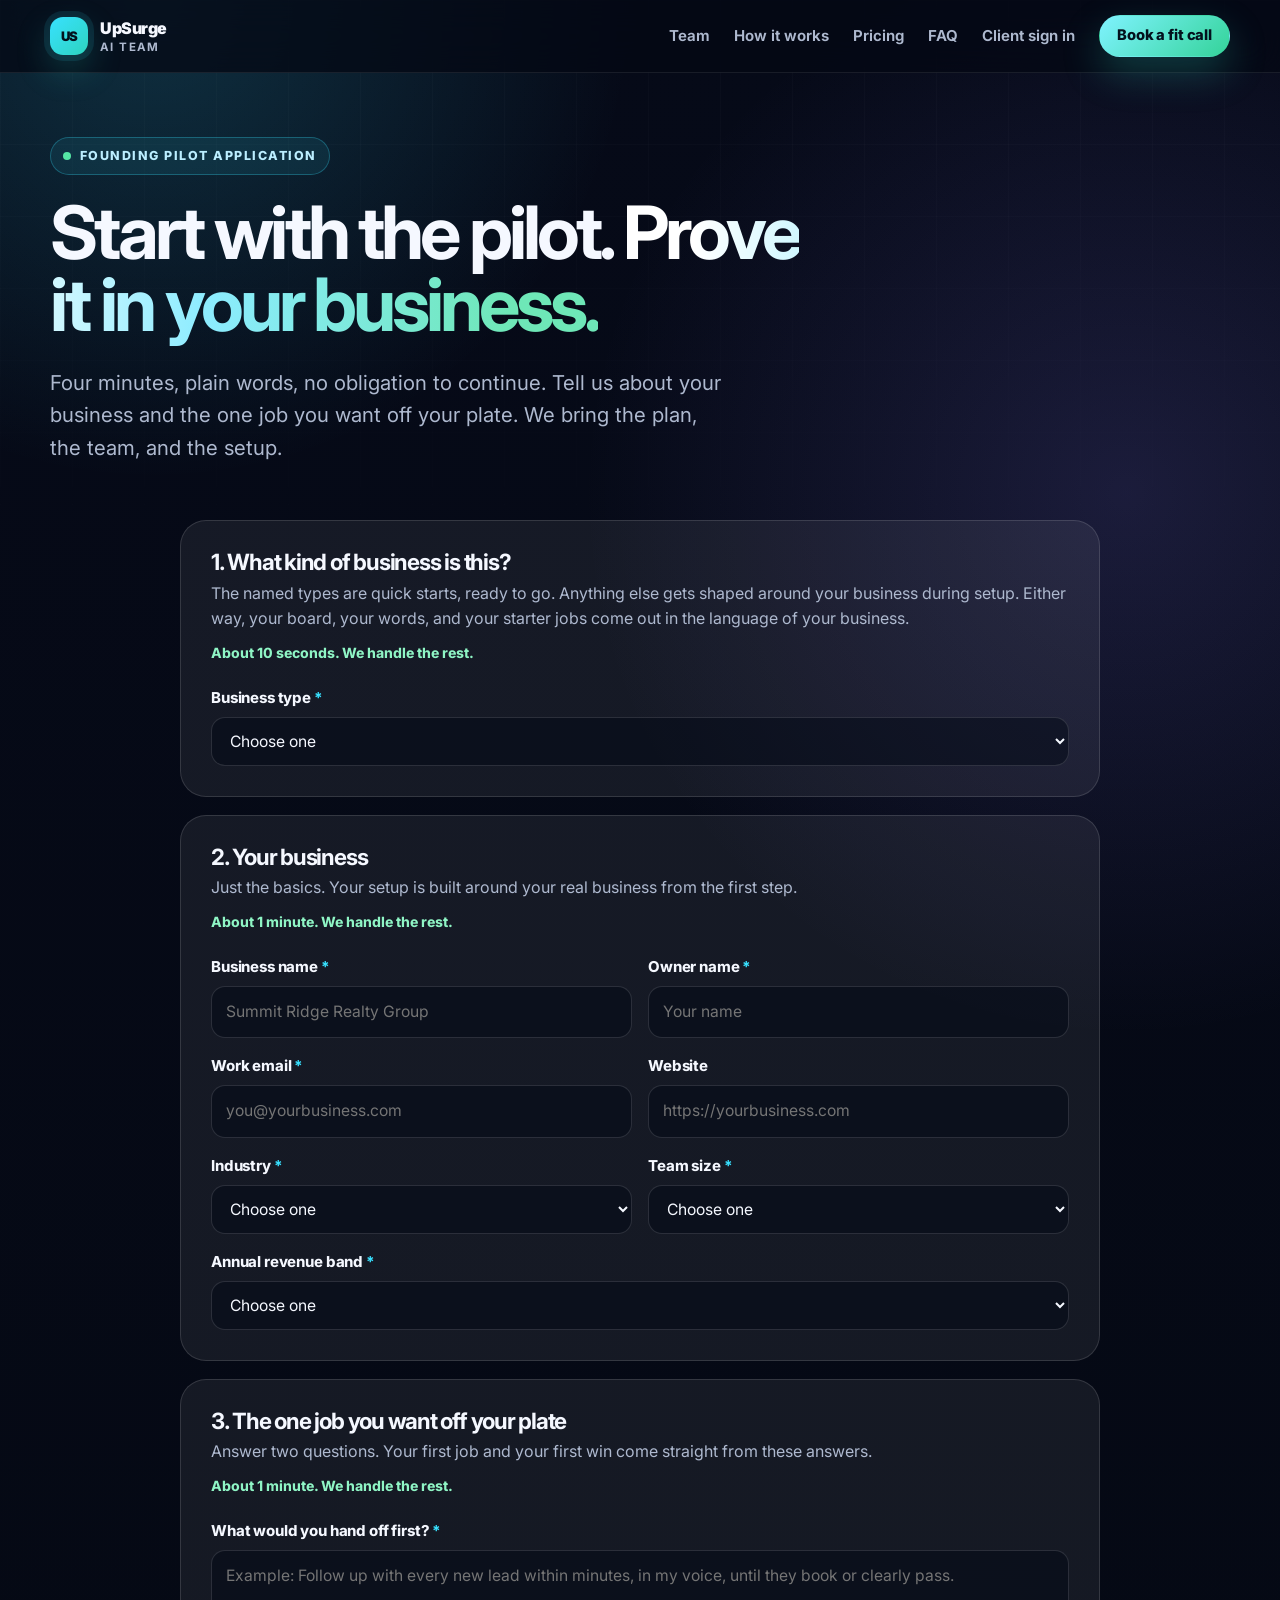
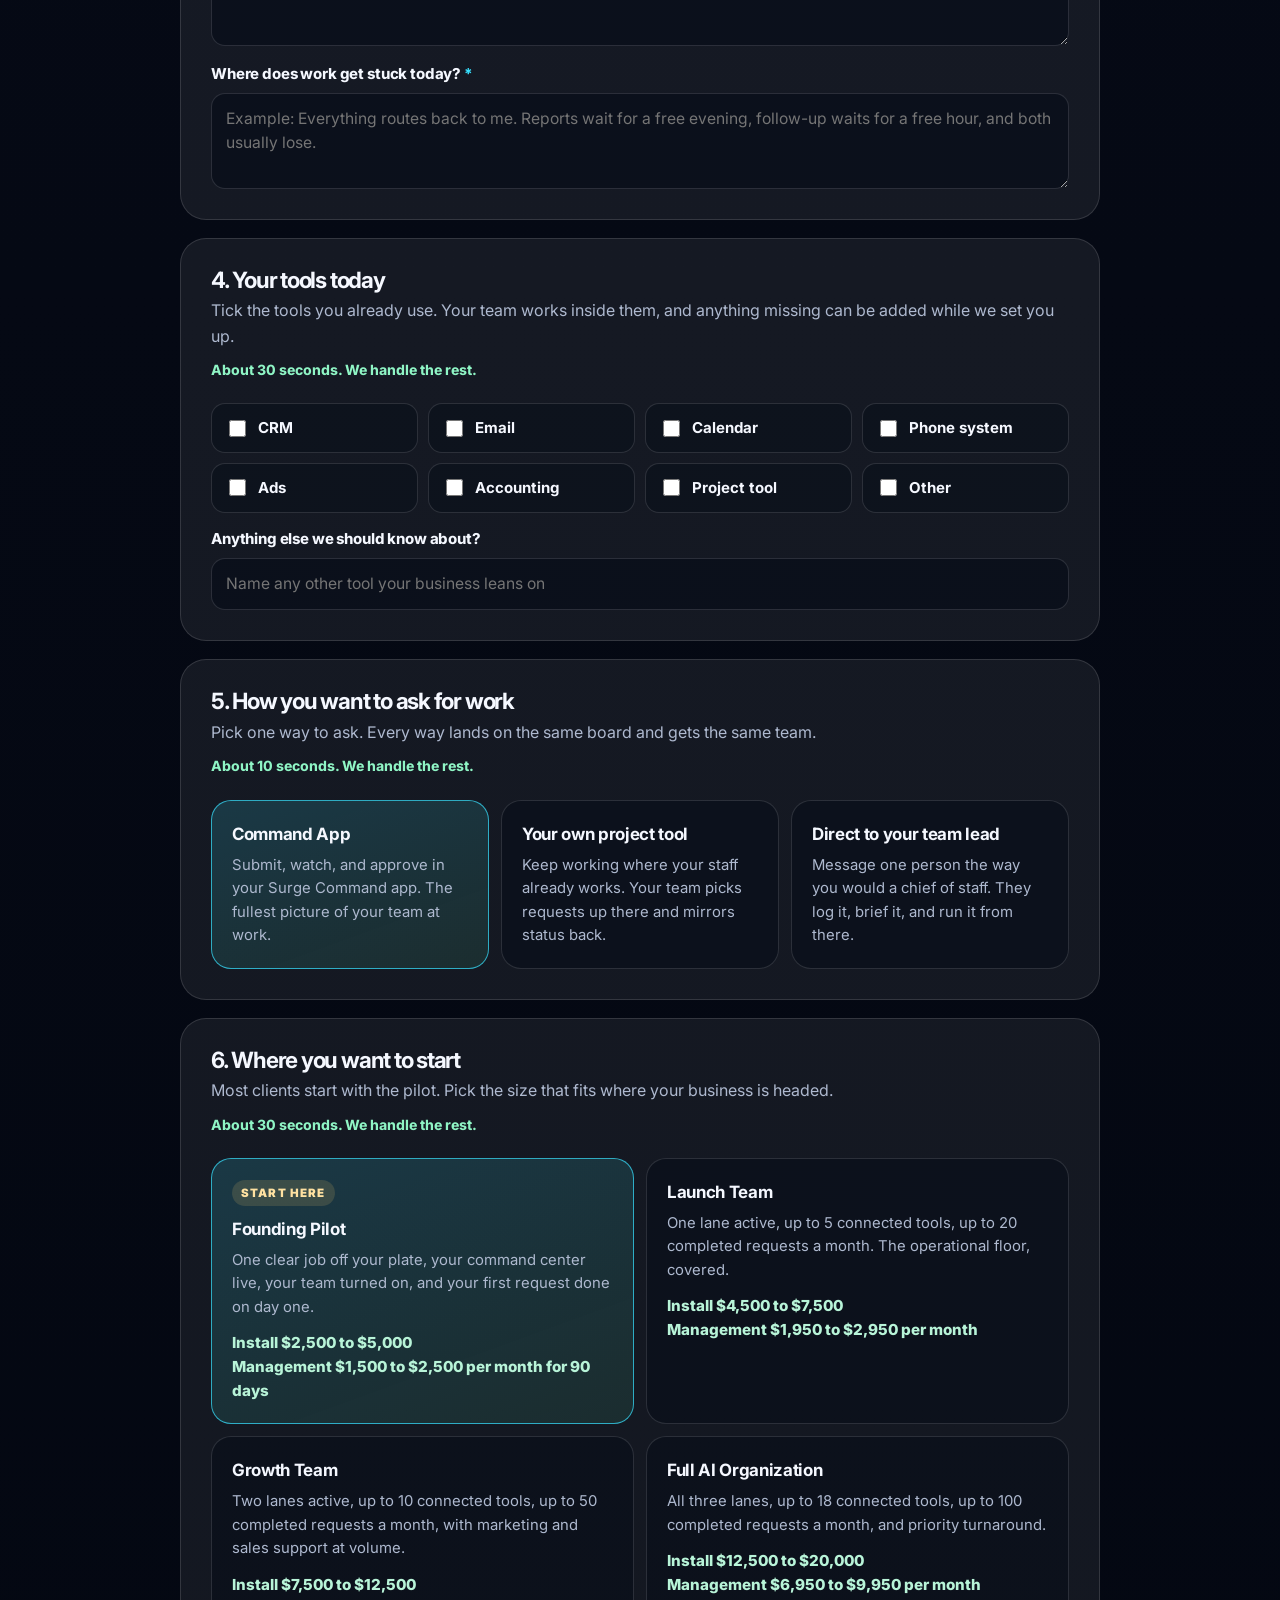
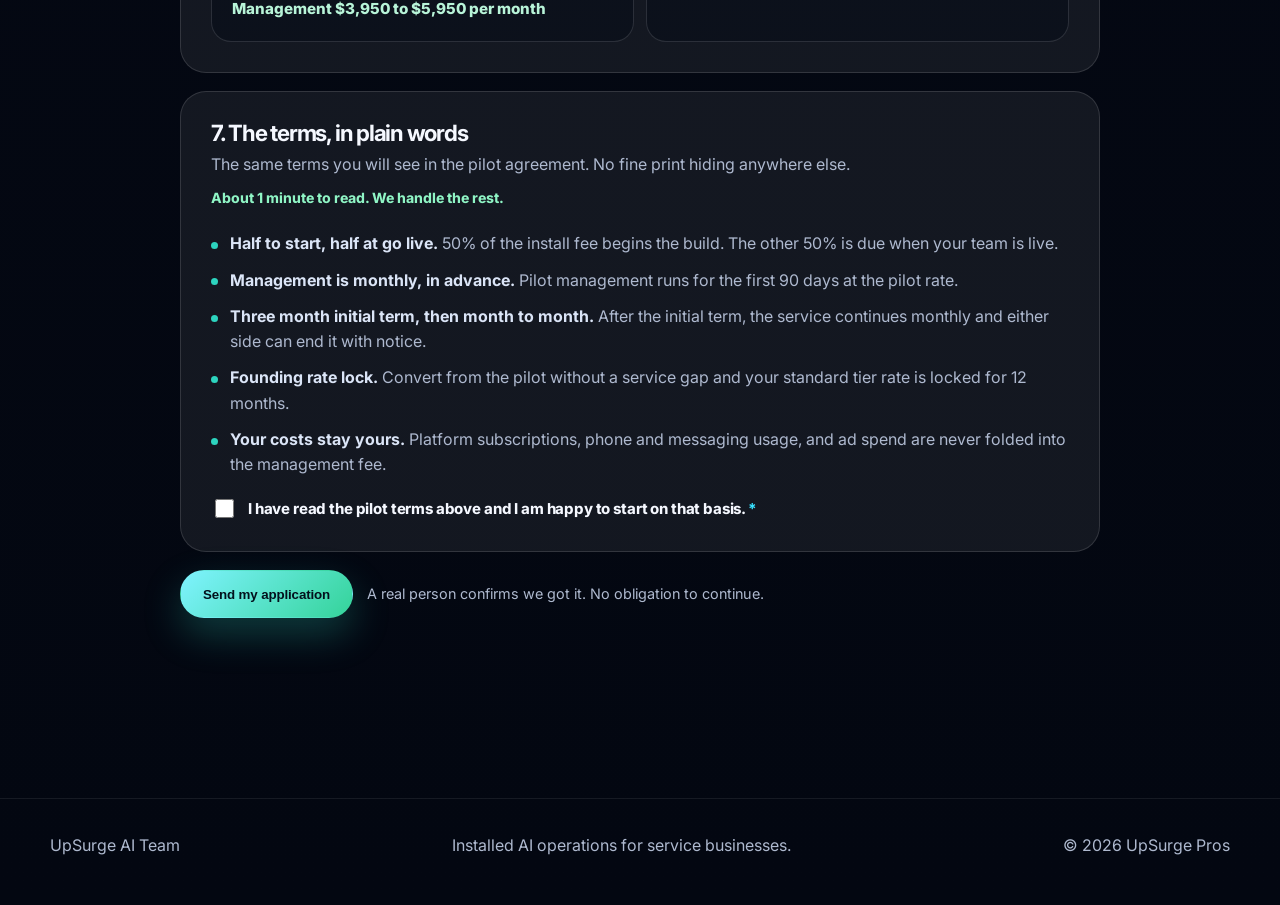
==== site/apply.html @ f007c1a2 "Add book and apply pages" ====
<!doctype html>
<html lang="en">
<head>
  <meta charset="utf-8">
  <meta name="viewport" content="width=device-width, initial-scale=1">
  <meta name="description" content="Apply for a founding pilot install of the UpSurge AI Team. Four minutes, plain language terms, and a clear picture of what happens next.">
  <title>Pilot Application | UpSurge AI Team</title>
  <link rel="preconnect" href="https://fonts.googleapis.com">
  <link rel="preconnect" href="https://fonts.gstatic.com" crossorigin>
  <link href="https://fonts.googleapis.com/css2?family=Inter:wght@400;500;600;700;800;900&display=swap" rel="stylesheet">
  <link rel="stylesheet" href="site.css">
  <style>
    .page-hero { padding: 64px 0 6px; }
    .page-hero h1 { font-size: clamp(2.6rem, 6vw, 4.6rem); max-width: 780px; margin-top: 22px; }
    .form-shell { max-width: 920px; margin: 40px auto 0; }
    .form-card {
      border: 1px solid var(--line);
      background: var(--panel);
      border-radius: var(--radius);
      padding: 30px;
      margin-bottom: 18px;
    }
    .form-card h3 { font-size: 1.4rem; margin-bottom: 8px; }
    .form-card .card-sub { color: var(--muted); margin: 0 0 10px; }
    .time-line { color: #8ff5c5; font-size: 0.88rem; font-weight: 750; margin: 0 0 22px; }
    .form-grid { display: grid; grid-template-columns: 1fr 1fr; gap: 16px; }
    .field { display: grid; gap: 7px; }
    .field.full { grid-column: 1 / -1; }
    .field label { font-weight: 750; font-size: 0.94rem; letter-spacing: -0.01em; }
    .field label .req { color: var(--cyan); }
    .field input[type="text"], .field input[type="email"], .field input[type="url"],
    .field select, .field textarea {
      width: 100%;
      border: 1px solid var(--line);
      background: rgba(3, 10, 22, 0.48);
      color: var(--text);
      border-radius: 14px;
      padding: 13px 14px;
      font: inherit;
      font-size: 0.98rem;
    }
    .field textarea { min-height: 96px; resize: vertical; }
    .field input:focus, .field select:focus, .field textarea:focus {
      outline: 2px solid rgba(56,225,255,0.55); outline-offset: 1px; border-color: rgba(56,225,255,0.5);
    }
    .field.invalid input, .field.invalid select, .field.invalid textarea { border-color: rgba(255, 120, 120, 0.75); }
    .field-error { display: none; color: #ffb4b4; font-size: 0.86rem; font-weight: 650; }
    .field.invalid .field-error { display: block; }
    .check-grid { display: grid; grid-template-columns: repeat(4, 1fr); gap: 10px; }
    .check-chip {
      display: flex; align-items: center; gap: 9px;
      border: 1px solid var(--line); border-radius: 14px; padding: 12px 13px;
      background: rgba(3, 10, 22, 0.4); font-weight: 700; font-size: 0.94rem; cursor: pointer;
    }
    .check-chip input { accent-color: var(--teal); width: 17px; height: 17px; }
    .choice-grid { display: grid; grid-template-columns: repeat(3, 1fr); gap: 12px; }
    .choice-grid.four { grid-template-columns: repeat(2, 1fr); }
    .choice {
      display: block; cursor: pointer; height: 100%;
      border: 1px solid var(--line); border-radius: 20px; padding: 20px;
      background: rgba(3, 10, 22, 0.44); transition: border-color 160ms ease, background 160ms ease;
    }
    .choice:hover { border-color: rgba(56,225,255,0.45); }
    .choice input { position: absolute; opacity: 0; pointer-events: none; }
    .choice:has(input:checked) {
      border-color: rgba(56,225,255,0.7);
      background: linear-gradient(160deg, rgba(56,225,255,0.16), rgba(85,230,165,0.1));
    }
    .choice:has(input:focus-visible) { outline: 2px solid rgba(56,225,255,0.55); outline-offset: 2px; }
    .choice strong { display: block; font-size: 1.06rem; letter-spacing: -0.02em; margin-bottom: 6px; }
    .choice p { color: var(--muted); margin: 0; font-size: 0.93rem; }
    .choice .choice-price { color: #b8f4d8; font-weight: 800; margin-top: 12px; font-size: 0.95rem; }
    .choice .choice-tag {
      display: inline-block; margin-bottom: 10px; padding: 4px 9px; border-radius: 999px;
      background: rgba(244,199,106,0.15); color: #ffe1a1; font-size: 0.72rem; font-weight: 900;
      letter-spacing: 0.1em; text-transform: uppercase;
    }
    .terms-list { list-style: none; padding: 0; margin: 0 0 20px; display: grid; gap: 11px; color: var(--muted); }
    .terms-list li { position: relative; padding-left: 19px; }
    .terms-list li::before { content: ""; position: absolute; left: 0; top: 0.68em; width: 7px; height: 7px; border-radius: 99px; background: var(--teal); }
    .terms-list strong { color: var(--soft); }
    .agree { display: flex; gap: 11px; align-items: flex-start; font-weight: 650; cursor: pointer; }
    .agree input { accent-color: var(--teal); width: 19px; height: 19px; margin-top: 2px; flex: 0 0 auto; }
    .error-summary {
      display: none; border: 1px solid rgba(255, 120, 120, 0.5); background: rgba(255, 90, 90, 0.09);
      color: #ffd7d7; border-radius: 18px; padding: 16px 18px; margin-bottom: 18px; font-weight: 650;
    }
    .error-summary.show { display: block; }
    .submit-row { display: flex; flex-wrap: wrap; gap: 14px; align-items: center; margin-top: 6px; }
    .submit-note { color: var(--muted); font-size: 0.9rem; margin: 0; }
    .success { display: none; max-width: 920px; margin: 40px auto 0; }
    .success.show { display: block; }
    .success-head {
      text-align: center; border: 1px solid rgba(85,230,165,0.35); border-radius: 30px;
      background: linear-gradient(180deg, rgba(85,230,165,0.1), rgba(255,255,255,0.045));
      padding: 38px 30px; box-shadow: var(--shadow);
    }
    .success-head h2 { font-size: clamp(2rem, 4.5vw, 3.2rem); }
    .success-head p { color: var(--muted); max-width: 620px; margin: 16px auto 0; }
    .next-steps { display: grid; gap: 12px; margin-top: 18px; }
    .next-step {
      display: grid; grid-template-columns: auto 1fr auto; gap: 16px; align-items: center;
      border: 1px solid var(--line); background: var(--panel); border-radius: 20px; padding: 20px 22px;
    }
    .next-step strong { display: block; font-size: 1.04rem; }
    .next-step p { color: var(--muted); margin: 3px 0 0; font-size: 0.95rem; }
    .next-step .timing { color: #b8f4d8; font-weight: 800; font-size: 0.88rem; white-space: nowrap; text-align: right; }
    @media (max-width: 900px) { .check-grid { grid-template-columns: 1fr 1fr; } .choice-grid, .choice-grid.four { grid-template-columns: 1fr; } }
    @media (max-width: 720px) { .form-grid { grid-template-columns: 1fr; } .next-step { grid-template-columns: auto 1fr; } .next-step .timing { grid-column: 2; text-align: left; } }
  </style>
</head>
<body>
  <header class="site-header">
    <div class="wrap nav">
      <a class="brand" href="index.html" aria-label="UpSurge AI Team home">
        <span class="brand-mark">US</span>
        <span>UpSurge <small>AI Team</small></span>
      </a>
      <nav class="nav-links" aria-label="Primary navigation">
        <a href="index.html#team">Team</a>
        <a href="index.html#how">How it works</a>
        <a href="index.html#pricing">Pricing</a>
        <a href="index.html#faq">FAQ</a>
        <a href="signin.html">Client sign in</a>
        <a class="button primary small" href="book.html">Book a fit call</a>
      </nav>
    </div>
  </header>

  <main>
    <div class="wrap page-hero">
      <span class="eyebrow"><span class="live-dot"></span> Founding pilot application</span>
      <h1>Start with the pilot. <span class="gradient">Prove it in your business.</span></h1>
      <p class="hero-copy">Four minutes, plain words, no obligation to continue. Tell us about your business and the one job you want off your plate. We bring the plan, the team, and the setup.</p>
    </div>

    <section style="padding-top:10px">
      <div class="wrap">
        <!-- Wiring contract: on submit, POST the form payload as JSON to /api/pilot-applications.
             The endpoint creates the prospect record and the install project, then returns
             { received: true }. Nothing is sent anywhere by this preview build. -->
        <form class="form-shell" id="applyForm" novalidate>
          <div class="error-summary" id="errorSummary" role="alert"></div>

          <div class="form-card">
            <h3>1. What kind of business is this?</h3>
            <p class="card-sub">The named types are quick starts, ready to go. Anything else gets shaped around your business during setup. Either way, your board, your words, and your starter jobs come out in the language of your business.</p>
            <p class="time-line">About 10 seconds. We handle the rest.</p>
            <div class="form-grid">
              <div class="field full">
                <label for="bizType">Business type <span class="req">*</span></label>
                <select id="bizType" name="bizType">
                  <option value="">Choose one</option>
                  <option value="real-estate">Real estate team</option>
                  <option value="insurance">Insurance agency</option>
                  <option value="dental">Dental practice</option>
                  <option value="education">School or education</option>
                  <option value="home-services">Home services</option>
                  <option value="other">Something else</option>
                </select>
                <span class="field-error">Pick the closest match. It shapes everything that gets set up for you.</span>
              </div>
              <div class="field full" id="bizTypeCustomField" style="display:none">
                <label for="bizTypeCustom">What kind of business is it? <span class="req">*</span></label>
                <input type="text" id="bizTypeCustom" name="bizTypeCustom" placeholder="In your own words: wedding photography, boat repair, dog training">
                <span class="field-error">Tell us in your own words. Two or three words is plenty, and your whole setup will use them.</span>
              </div>
            </div>
          </div>

          <div class="form-card">
            <h3>2. Your business</h3>
            <p class="card-sub">Just the basics. Your setup is built around your real business from the first step.</p>
            <p class="time-line">About 1 minute. We handle the rest.</p>
            <div class="form-grid">
              <div class="field">
                <label for="bizName">Business name <span class="req">*</span></label>
                <input type="text" id="bizName" name="bizName" autocomplete="organization" placeholder="Summit Ridge Realty Group">
                <span class="field-error">Please add your business name so we know what to call the install.</span>
              </div>
              <div class="field">
                <label for="ownerName">Owner name <span class="req">*</span></label>
                <input type="text" id="ownerName" name="ownerName" autocomplete="name" placeholder="Your name">
                <span class="field-error">Please add the owner or decision maker name.</span>
              </div>
              <div class="field">
                <label for="email">Work email <span class="req">*</span></label>
                <input type="email" id="email" name="email" autocomplete="email" placeholder="you@yourbusiness.com">
                <span class="field-error">That email does not look complete. Check it and try again.</span>
              </div>
              <div class="field">
                <label for="website">Website</label>
                <input type="url" id="website" name="website" placeholder="https://yourbusiness.com">
                <span class="field-error">That web address looks off. A full address works best.</span>
              </div>
              <div class="field">
                <label for="industry">Industry <span class="req">*</span></label>
                <select id="industry" name="industry">
                  <option value="">Choose one</option>
                  <option>Real estate</option>
                  <option>Insurance</option>
                  <option>Education</option>
                  <option>Home services</option>
                  <option>Professional services</option>
                  <option>Healthcare services</option>
                  <option>Other service business</option>
                </select>
                <span class="field-error">Pick the closest fit. It helps us bring in the right specialists first.</span>
              </div>
              <div class="field">
                <label for="teamSize">Team size <span class="req">*</span></label>
                <select id="teamSize" name="teamSize">
                  <option value="">Choose one</option>
                  <option>Just me</option>
                  <option>2 to 5</option>
                  <option>6 to 15</option>
                  <option>16 to 50</option>
                  <option>51 or more</option>
                </select>
                <span class="field-error">Choose your team size so capacity is sized honestly.</span>
              </div>
              <div class="field full">
                <label for="revenue">Annual revenue band <span class="req">*</span></label>
                <select id="revenue" name="revenue">
                  <option value="">Choose one</option>
                  <option>Under $250K</option>
                  <option>$250K to $750K</option>
                  <option>$750K to $2M</option>
                  <option>$2M to $5M</option>
                  <option>$5M to $20M</option>
                  <option>Over $20M</option>
                  <option>Prefer not to say</option>
                </select>
                <span class="field-error">A band is enough. It guides tier fit, nothing more.</span>
              </div>
            </div>
          </div>

          <div class="form-card">
            <h3>3. The one job you want off your plate</h3>
            <p class="card-sub">Answer two questions. Your first job and your first win come straight from these answers.</p>
            <p class="time-line">About 1 minute. We handle the rest.</p>
            <div class="form-grid">
              <div class="field full">
                <label for="handoff">What would you hand off first? <span class="req">*</span></label>
                <textarea id="handoff" name="handoff" placeholder="Example: Follow up with every new lead within minutes, in my voice, until they book or clearly pass."></textarea>
                <span class="field-error">Give us the first job in a sentence or two. It becomes your day one request.</span>
              </div>
              <div class="field full">
                <label for="stuck">Where does work get stuck today? <span class="req">*</span></label>
                <textarea id="stuck" name="stuck" placeholder="Example: Everything routes back to me. Reports wait for a free evening, follow-up waits for a free hour, and both usually lose."></textarea>
                <span class="field-error">Tell us where it piles up. That is what your setup is designed to take away.</span>
              </div>
            </div>
          </div>

          <div class="form-card">
            <h3>4. Your tools today</h3>
            <p class="card-sub">Tick the tools you already use. Your team works inside them, and anything missing can be added while we set you up.</p>
            <p class="time-line">About 30 seconds. We handle the rest.</p>
            <div class="check-grid" id="toolGrid">
              <label class="check-chip"><input type="checkbox" name="tools" value="CRM"> CRM</label>
              <label class="check-chip"><input type="checkbox" name="tools" value="Email"> Email</label>
              <label class="check-chip"><input type="checkbox" name="tools" value="Calendar"> Calendar</label>
              <label class="check-chip"><input type="checkbox" name="tools" value="Phone system"> Phone system</label>
              <label class="check-chip"><input type="checkbox" name="tools" value="Ads"> Ads</label>
              <label class="check-chip"><input type="checkbox" name="tools" value="Accounting"> Accounting</label>
              <label class="check-chip"><input type="checkbox" name="tools" value="Project tool"> Project tool</label>
              <label class="check-chip"><input type="checkbox" name="tools" value="Other" id="toolOther"> Other</label>
            </div>
            <div class="field full" style="margin-top:14px">
              <label for="otherTools">Anything else we should know about?</label>
              <input type="text" id="otherTools" name="otherTools" placeholder="Name any other tool your business leans on">
            </div>
          </div>

          <div class="form-card">
            <h3>5. How you want to ask for work</h3>
            <p class="card-sub">Pick one way to ask. Every way lands on the same board and gets the same team.</p>
            <p class="time-line">About 10 seconds. We handle the rest.</p>
            <div class="choice-grid" role="radiogroup" aria-label="Intake mode">
              <label class="choice">
                <input type="radio" name="intake" value="Command App" checked>
                <strong>Command App</strong>
                <p>Submit, watch, and approve in your Surge Command app. The fullest picture of your team at work.</p>
              </label>
              <label class="choice">
                <input type="radio" name="intake" value="Own project tool">
                <strong>Your own project tool</strong>
                <p>Keep working where your staff already works. Your team picks requests up there and mirrors status back.</p>
              </label>
              <label class="choice">
                <input type="radio" name="intake" value="Direct to team lead">
                <strong>Direct to your team lead</strong>
                <p>Message one person the way you would a chief of staff. They log it, brief it, and run it from there.</p>
              </label>
            </div>
          </div>

          <div class="form-card">
            <h3>6. Where you want to start</h3>
            <p class="card-sub">Most clients start with the pilot. Pick the size that fits where your business is headed.</p>
            <p class="time-line">About 30 seconds. We handle the rest.</p>
            <div class="choice-grid four" role="radiogroup" aria-label="Tier interest">
              <label class="choice">
                <input type="radio" name="tier" value="Pilot" checked>
                <span class="choice-tag">Start here</span>
                <strong>Founding Pilot</strong>
                <p>One clear job off your plate, your command center live, your team turned on, and your first request done on day one.</p>
                <p class="choice-price">Install $2,500 to $5,000<br>Management $1,500 to $2,500 per month for 90 days</p>
              </label>
              <label class="choice">
                <input type="radio" name="tier" value="Launch Team">
                <strong>Launch Team</strong>
                <p>One lane active, up to 5 connected tools, up to 20 completed requests a month. The operational floor, covered.</p>
                <p class="choice-price">Install $4,500 to $7,500<br>Management $1,950 to $2,950 per month</p>
              </label>
              <label class="choice">
                <input type="radio" name="tier" value="Growth Team">
                <strong>Growth Team</strong>
                <p>Two lanes active, up to 10 connected tools, up to 50 completed requests a month, with marketing and sales support at volume.</p>
                <p class="choice-price">Install $7,500 to $12,500<br>Management $3,950 to $5,950 per month</p>
              </label>
              <label class="choice">
                <input type="radio" name="tier" value="Full AI Organization">
                <strong>Full AI Organization</strong>
                <p>All three lanes, up to 18 connected tools, up to 100 completed requests a month, and priority turnaround.</p>
                <p class="choice-price">Install $12,500 to $20,000<br>Management $6,950 to $9,950 per month</p>
              </label>
            </div>
          </div>

          <div class="form-card">
            <h3>7. The terms, in plain words</h3>
            <p class="card-sub">The same terms you will see in the pilot agreement. No fine print hiding anywhere else.</p>
            <p class="time-line">About 1 minute to read. We handle the rest.</p>
            <ul class="terms-list">
              <li><strong>Half to start, half at go live.</strong> 50% of the install fee begins the build. The other 50% is due when your team is live.</li>
              <li><strong>Management is monthly, in advance.</strong> Pilot management runs for the first 90 days at the pilot rate.</li>
              <li><strong>Three month initial term, then month to month.</strong> After the initial term, the service continues monthly and either side can end it with notice.</li>
              <li><strong>Founding rate lock.</strong> Convert from the pilot without a service gap and your standard tier rate is locked for 12 months.</li>
              <li><strong>Your costs stay yours.</strong> Platform subscriptions, phone and messaging usage, and ad spend are never folded into the management fee.</li>
            </ul>
            <div class="field" id="agreeField">
              <label class="agree" for="agree">
                <input type="checkbox" id="agree" name="agree">
                <span>I have read the pilot terms above and I am happy to start on that basis. <span class="req">*</span></span>
              </label>
              <span class="field-error">Please confirm the terms so we can start on the same page.</span>
            </div>
          </div>

          <div class="submit-row">
            <button class="button primary" type="submit">Send my application</button>
            <p class="submit-note">A real person confirms we got it. No obligation to continue.</p>
          </div>
        </form>

        <div class="success" id="successState" role="status">
          <div class="success-head">
            <span class="eyebrow"><span class="live-dot"></span> Application received</span>
            <h2>Welcome aboard. Here is what happens next.</h2>
            <p>Your application is with the UpSurge team. From here the path to a live AI organization is five steps, and only one of them asks anything of you.</p>
          </div>
          <div class="next-steps">
            <div class="next-step">
              <div class="step-num">1</div>
              <div><strong>Fit call and scope confirmation</strong><p>We confirm your first bottleneck, your tier, and your install window together, using the map from your application.</p></div>
              <span class="timing">Within 1 business day</span>
            </div>
            <div class="next-step">
              <div class="step-num">2</div>
              <div><strong>Agreement and start payment</strong><p>Your pilot agreement arrives in plain language. Signing it and the 50% start payment open the build.</p></div>
              <span class="timing">The day you approve</span>
            </div>
            <div class="next-step">
              <div class="step-num">3</div>
              <div><strong>Your command center is set up</strong><p>Your Surge Command app, request board, team page, and output ledger are created and branded for your business.</p></div>
              <span class="timing">Setup days 1 to 2</span>
            </div>
            <div class="next-step">
              <div class="step-num">4</div>
              <div><strong>Tools connected, team turned on</strong><p>You click Connect next to each tool and sign in. That is your whole job. Then your team turns on, passes a quick check, and learns your business from your real materials.</p></div>
              <span class="timing">Setup days 2 to 4</span>
            </div>
            <div class="next-step">
              <div class="step-num">5</div>
              <div><strong>Go live, first request done</strong><p>Your team page lights up and your first real request, the bottleneck you named above, is completed end to end.</p></div>
              <span class="timing">Day one of live service</span>
            </div>
          </div>
          <div class="submit-row" style="margin-top:22px">
            <a class="button primary" href="onboard.html">Enter your onboarding hub</a>
            <p class="submit-note">Preview note: this walkthrough keeps everything in your browser. On the live site, your application goes straight to the UpSurge team.</p>
          </div>
        </div>
      </div>
    </section>
  </main>

  <footer>
    <div class="wrap footer-row">
      <span>UpSurge AI Team</span>
      <span>Installed AI operations for service businesses.</span>
      <span>&copy; <span id="year">2026</span> UpSurge Pros</span>
    </div>
  </footer>

  <script src="journey.js"></script>
  <script>
    (function () {
      var form = document.getElementById('applyForm');
      var summary = document.getElementById('errorSummary');

      function markInvalid(el, bad) {
        var field = el.closest('.field');
        if (field) field.classList.toggle('invalid', bad);
        return !bad;
      }
      function isEmail(v) { return /^[^\s@]+@[^\s@]+\.[^\s@]{2,}$/.test(v); }
      function isUrl(v) { if (!v) return true; try { new URL(v); return true; } catch (e) { return false; } }

      var rules = [
        { id: 'bizType', test: function (v) { return v !== ''; } },
        { id: 'bizName', test: function (v) { return v.trim().length > 1; } },
        { id: 'ownerName', test: function (v) { return v.trim().length > 1; } },
        { id: 'email', test: function (v) { return isEmail(v.trim()); } },
        { id: 'website', test: function (v) { return isUrl(v.trim()); } },
        { id: 'industry', test: function (v) { return v !== ''; } },
        { id: 'teamSize', test: function (v) { return v !== ''; } },
        { id: 'revenue', test: function (v) { return v !== ''; } },
        { id: 'handoff', test: function (v) { return v.trim().length >= 12; } },
        { id: 'stuck', test: function (v) { return v.trim().length >= 12; } }
      ];

      rules.forEach(function (r) {
        var el = document.getElementById(r.id);
        el.addEventListener('input', function () { markInvalid(el, false); });
        el.addEventListener('change', function () { markInvalid(el, false); });
      });
      var agree = document.getElementById('agree');
      agree.addEventListener('change', function () {
        document.getElementById('agreeField').classList.toggle('invalid', !agree.checked);
      });

      /* Something else is a first-class path, not a dead end: picking it opens
         a free-text field, and the client's own words are stored with the
         journey and used to name their business type from here on. */
      var bizTypeEl = document.getElementById('bizType');
      var bizTypeCustomEl = document.getElementById('bizTypeCustom');
      var bizTypeCustomField = document.getElementById('bizTypeCustomField');
      function syncCustomField() {
        var show = bizTypeEl.value === 'other';
        bizTypeCustomField.style.display = show ? '' : 'none';
        if (show) bizTypeCustomEl.focus();
        if (!show) markInvalid(bizTypeCustomEl, false);
      }
      bizTypeEl.addEventListener('change', syncCustomField);
      bizTypeCustomEl.addEventListener('input', function () { markInvalid(bizTypeCustomEl, false); });
      syncCustomField();

      form.addEventListener('submit', function (ev) {
        ev.preventDefault();
        var firstBad = null;
        var badCount = 0;
        rules.forEach(function (r) {
          var el = document.getElementById(r.id);
          var ok = markInvalid(el, !r.test(el.value));
          if (!ok) { badCount++; if (!firstBad) firstBad = el; }
        });
        if (bizTypeEl.value === 'other') {
          var customOk = markInvalid(bizTypeCustomEl, bizTypeCustomEl.value.trim().length < 2);
          if (!customOk) { badCount++; if (!firstBad) firstBad = bizTypeCustomEl; }
        }
        if (!agree.checked) {
          document.getElementById('agreeField').classList.add('invalid');
          badCount++;
          if (!firstBad) firstBad = agree;
        }
        if (badCount > 0) {
          summary.textContent = 'A few answers need a little more before this can go in. ' +
            badCount + (badCount === 1 ? ' field is' : ' fields are') +
            ' highlighted below, each with a note on what is needed.';
          summary.classList.add('show');
          if (firstBad) firstBad.focus();
          window.scrollTo({ top: summary.offsetTop - 110, behavior: 'smooth' });
          return;
        }
        summary.classList.remove('show');
        // The chosen business type shapes everything downstream: the setup steps,
        // the board words, the starter jobs, and the questions in the hub. For
        // something else, the client's own words ride along and name their type.
        if (window.JOURNEY) {
          var typeVal = bizTypeEl.value;
          JOURNEY.setJourney({
            businessType: typeVal,
            customType: typeVal === 'other' ? bizTypeCustomEl.value.trim() : ''
          });
        }
        // Wiring contract: POST the collected payload to /api/pilot-applications here.
        // This preview build sends nothing anywhere; it advances the journey locally.
        form.style.display = 'none';
        var success = document.getElementById('successState');
        success.classList.add('show');
        window.scrollTo({ top: success.offsetTop - 110, behavior: 'smooth' });
      });

      var year = document.getElementById('year');
      if (year) year.textContent = new Date().getFullYear();
    })();
  </script>
</body>
</html>
---- site/site.css ----
/* UpSurge AI Team shared design system.
   Extracted verbatim from index.html so every journey page renders identically.
   Page-specific styles live in each page's own <style> block. */
    :root {
      --bg: #050914;
      --bg-2: #081120;
      --panel: rgba(255, 255, 255, 0.065);
      --panel-strong: rgba(255, 255, 255, 0.1);
      --line: rgba(255, 255, 255, 0.13);
      --text: #f5f8ff;
      --muted: #aeb9cf;
      --soft: #dbe5f7;
      --cyan: #38e1ff;
      --teal: #2dd4bf;
      --violet: #8b7cf6;
      --gold: #f4c76a;
      --green: #55e6a5;
      --ink: #06101f;
      --radius: 26px;
      --shadow: 0 24px 80px rgba(0, 0, 0, 0.38);
    }

    * { box-sizing: border-box; }
    html { scroll-behavior: smooth; }
    body {
      margin: 0;
      font-family: Inter, ui-sans-system, system-ui, -apple-system, BlinkMacSystemFont, "Segoe UI", sans-serif;
      color: var(--text);
      background:
        radial-gradient(circle at 12% 0%, rgba(56, 225, 255, 0.18), transparent 30rem),
        radial-gradient(circle at 88% 12%, rgba(139, 124, 246, 0.16), transparent 34rem),
        linear-gradient(180deg, #060a18 0%, #050914 46%, #030711 100%);
      line-height: 1.58;
      overflow-x: hidden;
    }

    body::before {
      content: "";
      position: fixed;
      inset: 0;
      pointer-events: none;
      background-image:
        linear-gradient(rgba(255,255,255,0.025) 1px, transparent 1px),
        linear-gradient(90deg, rgba(255,255,255,0.025) 1px, transparent 1px);
      background-size: 72px 72px;
      mask-image: linear-gradient(to bottom, black, transparent 72%);
      z-index: -1;
    }

    a { color: inherit; }
    .wrap { width: min(1180px, calc(100% - 40px)); margin: 0 auto; }
    .site-header {
      position: sticky;
      top: 0;
      z-index: 20;
      backdrop-filter: blur(18px);
      background: rgba(5, 9, 20, 0.76);
      border-bottom: 1px solid rgba(255,255,255,0.08);
    }
    .nav {
      min-height: 72px;
      display: flex;
      align-items: center;
      justify-content: space-between;
      gap: 24px;
    }
    .brand {
      display: inline-flex;
      align-items: center;
      gap: 12px;
      text-decoration: none;
      font-weight: 900;
      letter-spacing: -0.03em;
      white-space: nowrap;
    }
    .brand-mark {
      width: 38px;
      height: 38px;
      border-radius: 13px;
      display: grid;
      place-items: center;
      color: #03111d;
      background: linear-gradient(135deg, var(--cyan), var(--teal));
      box-shadow: 0 0 0 6px rgba(56, 225, 255, 0.1), 0 14px 34px rgba(45, 212, 191, 0.25);
      font-size: 0.82rem;
      letter-spacing: -0.06em;
    }
    .brand small {
      display: block;
      color: var(--muted);
      font-size: 0.72rem;
      font-weight: 700;
      letter-spacing: 0.12em;
      text-transform: uppercase;
      margin-top: -3px;
    }
    .nav-links {
      display: flex;
      align-items: center;
      gap: 24px;
      color: var(--muted);
      font-size: 0.94rem;
      font-weight: 650;
    }
    .nav-links a { text-decoration: none; }
    .nav-links a:hover { color: var(--text); }

    .button {
      display: inline-flex;
      align-items: center;
      justify-content: center;
      gap: 9px;
      min-height: 48px;
      padding: 0 22px;
      border-radius: 999px;
      border: 1px solid transparent;
      text-decoration: none;
      font-weight: 800;
      letter-spacing: -0.01em;
      transition: transform 180ms ease, border-color 180ms ease, background 180ms ease;
      white-space: nowrap;
    }
    .button:hover { transform: translateY(-2px); }
    .button.primary {
      color: #03111d;
      background: linear-gradient(135deg, #7ff3ff, #34d399);
      box-shadow: 0 16px 38px rgba(45, 212, 191, 0.26);
    }
    .button.secondary {
      color: var(--text);
      border-color: var(--line);
      background: rgba(255,255,255,0.05);
    }
    .button.small { min-height: 42px; padding: 0 17px; font-size: 0.92rem; }

    .hero {
      padding: 86px 0 58px;
      position: relative;
    }
    .hero-grid {
      display: grid;
      grid-template-columns: minmax(0, 1.02fr) minmax(360px, 0.78fr);
      gap: 48px;
      align-items: center;
    }
    .eyebrow {
      display: inline-flex;
      align-items: center;
      gap: 9px;
      padding: 8px 12px;
      border: 1px solid rgba(56,225,255,0.28);
      border-radius: 999px;
      background: rgba(56,225,255,0.08);
      color: #bbeeff;
      font-size: 0.78rem;
      font-weight: 800;
      letter-spacing: 0.12em;
      text-transform: uppercase;
    }
    .live-dot {
      width: 8px;
      height: 8px;
      border-radius: 99px;
      background: var(--green);
      box-shadow: 0 0 0 0 rgba(85, 230, 165, 0.55);
      animation: dotPulse 2s infinite;
      flex: 0 0 auto;
    }
    @keyframes dotPulse {
      0% { box-shadow: 0 0 0 0 rgba(85, 230, 165, 0.48); }
      70% { box-shadow: 0 0 0 9px rgba(85, 230, 165, 0); }
      100% { box-shadow: 0 0 0 0 rgba(85, 230, 165, 0); }
    }
    h1, h2, h3 { line-height: 0.98; letter-spacing: -0.055em; margin: 0; }
    h1 {
      font-size: clamp(3.4rem, 8vw, 7.1rem);
      max-width: 780px;
      margin-top: 26px;
    }
    h1 .gradient {
      background: linear-gradient(92deg, #fff 10%, #8cecff 46%, #6ee7b7 88%);
      -webkit-background-clip: text;
      background-clip: text;
      color: transparent;
    }
    .hero-copy {
      color: var(--muted);
      font-size: clamp(1.08rem, 2vw, 1.28rem);
      max-width: 680px;
      margin: 26px 0 0;
    }
    .hero-actions {
      display: flex;
      flex-wrap: wrap;
      gap: 14px;
      margin-top: 34px;
    }
    .hero-notes {
      display: flex;
      flex-wrap: wrap;
      gap: 10px;
      margin-top: 26px;
      color: var(--soft);
      font-size: 0.92rem;
      font-weight: 650;
    }
    .hero-notes span {
      border: 1px solid var(--line);
      background: rgba(255,255,255,0.045);
      border-radius: 999px;
      padding: 8px 12px;
    }

    .hero-console, .team-console {
      border: 1px solid rgba(255,255,255,0.14);
      background: linear-gradient(180deg, rgba(255,255,255,0.105), rgba(255,255,255,0.045));
      border-radius: 30px;
      box-shadow: var(--shadow);
      overflow: hidden;
      position: relative;
    }
    .hero-console { padding: 22px; }
    .console-top {
      display: flex;
      align-items: center;
      justify-content: space-between;
      gap: 16px;
      padding-bottom: 18px;
      border-bottom: 1px solid var(--line);
    }
    .console-title { font-weight: 900; letter-spacing: -0.03em; }
    .console-subtitle { color: var(--muted); font-size: 0.86rem; margin-top: 2px; }
    .window-dots { display: flex; gap: 7px; }
    .window-dots i { width: 10px; height: 10px; border-radius: 99px; background: rgba(255,255,255,0.22); display: block; }
    .request-list { display: grid; gap: 12px; margin-top: 18px; }
    .request-row {
      display: grid;
      grid-template-columns: auto 1fr auto;
      gap: 12px;
      align-items: center;
      padding: 14px;
      border-radius: 18px;
      background: rgba(3, 10, 22, 0.48);
      border: 1px solid rgba(255,255,255,0.08);
    }
    .request-row strong { display: block; font-size: 0.96rem; letter-spacing: -0.015em; }
    .request-row small { color: var(--muted); display: block; margin-top: 1px; }
    .status {
      font-size: 0.73rem;
      font-weight: 900;
      letter-spacing: 0.08em;
      text-transform: uppercase;
      padding: 7px 9px;
      border-radius: 999px;
      white-space: nowrap;
    }
    .status.done { background: rgba(85,230,165,0.14); color: #8ff5c5; }
    .status.working { background: rgba(56,225,255,0.14); color: #9beaff; }
    .status.review { background: rgba(244,199,106,0.15); color: #ffe1a1; }
    .avatar {
      width: 38px;
      height: 38px;
      border-radius: 14px;
      display: grid;
      place-items: center;
      background: rgba(255,255,255,0.1);
      font-weight: 900;
      font-size: 0.78rem;
    }

    .proof-strip {
      border-top: 1px solid rgba(255,255,255,0.08);
      border-bottom: 1px solid rgba(255,255,255,0.08);
      background: rgba(255,255,255,0.03);
      padding: 26px 0;
    }
    .proof-line {
      text-align: center;
      color: var(--soft);
      font-weight: 750;
      max-width: 880px;
      margin: 0 auto 18px;
    }
    .proof-items {
      display: grid;
      grid-template-columns: repeat(5, 1fr);
      gap: 12px;
    }
    .proof-item {
      color: var(--muted);
      text-align: center;
      font-size: 0.9rem;
      font-weight: 700;
      padding: 13px 10px;
      border: 1px solid rgba(255,255,255,0.08);
      border-radius: 16px;
      background: rgba(255,255,255,0.035);
    }

    section { padding: 92px 0; }
    .section-head { max-width: 780px; margin-bottom: 38px; }
    .section-head.center { margin-inline: auto; text-align: center; }
    .kicker {
      color: var(--cyan);
      font-size: 0.78rem;
      font-weight: 900;
      letter-spacing: 0.15em;
      text-transform: uppercase;
      margin-bottom: 16px;
    }
    h2 { font-size: clamp(2.25rem, 5vw, 4.25rem); }
    .section-head p, .lead {
      color: var(--muted);
      font-size: 1.08rem;
      margin: 20px 0 0;
    }

    .problem-grid {
      display: grid;
      grid-template-columns: 1fr 1fr;
      gap: 18px;
      align-items: stretch;
    }
    .quote-card, .mini-card, .step-card, .bundle-card, .price-card, .faq-item {
      border: 1px solid var(--line);
      background: var(--panel);
      border-radius: var(--radius);
    }
    .quote-card {
      padding: 34px;
      background:
        radial-gradient(circle at 18% 12%, rgba(56,225,255,0.13), transparent 18rem),
        var(--panel);
    }
    .quote-card blockquote {
      margin: 0;
      font-size: clamp(1.45rem, 3vw, 2.2rem);
      line-height: 1.16;
      letter-spacing: -0.04em;
      font-weight: 850;
    }
    .quote-card p { color: var(--muted); margin: 22px 0 0; }
    .problem-points { display: grid; gap: 18px; }
    .mini-card { padding: 26px; }
    .mini-card h3, .step-card h3, .bundle-card h3 { font-size: 1.25rem; letter-spacing: -0.035em; margin-bottom: 10px; }
    .mini-card p, .step-card p, .bundle-card p { color: var(--muted); margin: 0; }

    .team-section { position: relative; }
    .team-console { padding: 0; isolation: isolate; }
    .team-console::before, .team-console::after {
      content: "";
      position: absolute;
      border: 1px solid rgba(85, 230, 165, 0.22);
      border-radius: 999px;
      pointer-events: none;
      z-index: -1;
    }
    .team-console::before { width: 340px; height: 340px; right: -120px; top: -150px; animation: ringPulse 3.6s ease-out infinite; }
    .team-console::after { width: 220px; height: 220px; left: -80px; bottom: -110px; animation: ringPulse 3.6s ease-out 1.2s infinite; }
    @keyframes ringPulse {
      0% { transform: scale(0.76); opacity: 0; }
      35% { opacity: 0.85; }
      100% { transform: scale(1.22); opacity: 0; }
    }
    .team-window { padding: 26px; }
    .team-toolbar {
      display: flex;
      justify-content: space-between;
      align-items: flex-start;
      gap: 20px;
      padding-bottom: 22px;
      border-bottom: 1px solid var(--line);
    }
    .team-toolbar h3 { font-size: clamp(1.65rem, 3vw, 2.55rem); }
    .team-toolbar p { color: var(--muted); margin: 8px 0 0; max-width: 660px; }
    .clock-card {
      min-width: 172px;
      text-align: right;
      border: 1px solid rgba(85,230,165,0.25);
      background: rgba(85,230,165,0.07);
      border-radius: 18px;
      padding: 13px 15px;
    }
    .clock-card span { display: block; color: #9df0c8; font-size: 0.72rem; font-weight: 900; letter-spacing: 0.12em; text-transform: uppercase; }
    .clock-card strong { display: block; font-size: 1.2rem; margin-top: 3px; letter-spacing: -0.03em; }
    .pulse-line {
      height: 54px;
      margin: 24px 0;
      position: relative;
      overflow: hidden;
      border-radius: 18px;
      background: linear-gradient(90deg, rgba(56,225,255,0.05), rgba(85,230,165,0.09), rgba(139,124,246,0.06));
      border: 1px solid rgba(255,255,255,0.08);
    }
    .pulse-line svg { width: 100%; height: 100%; display: block; }
    .pulse-line path {
      fill: none;
      stroke: var(--green);
      stroke-width: 3;
      stroke-linecap: round;
      stroke-linejoin: round;
      stroke-dasharray: 720;
      stroke-dashoffset: 720;
      filter: drop-shadow(0 0 10px rgba(85,230,165,0.65));
      animation: heartbeat 3.4s ease-in-out infinite;
    }
    @keyframes heartbeat {
      0% { stroke-dashoffset: 720; opacity: 0.3; }
      35% { stroke-dashoffset: 0; opacity: 1; }
      72% { stroke-dashoffset: 0; opacity: 0.94; }
      100% { stroke-dashoffset: -720; opacity: 0.3; }
    }
    .lead-strip {
      display: grid;
      grid-template-columns: auto 1fr auto;
      gap: 16px;
      align-items: center;
      padding: 18px;
      border-radius: 22px;
      background: linear-gradient(135deg, rgba(56,225,255,0.14), rgba(85,230,165,0.1));
      border: 1px solid rgba(56,225,255,0.22);
      margin-bottom: 18px;
    }
    .lead-strip strong { display: block; font-size: 1.06rem; }
    .lead-strip p { margin: 3px 0 0; color: var(--muted); }
    .lanes {
      display: grid;
      grid-template-columns: repeat(3, 1fr);
      gap: 16px;
    }
    .lane {
      border: 1px solid rgba(255,255,255,0.1);
      border-radius: 24px;
      padding: 18px;
      background: rgba(3, 10, 22, 0.44);
    }
    .lane.cyan { box-shadow: inset 0 1px 0 rgba(56,225,255,0.45); }
    .lane.violet { box-shadow: inset 0 1px 0 rgba(139,124,246,0.55); }
    .lane.gold { box-shadow: inset 0 1px 0 rgba(244,199,106,0.55); }
    .lane-head { padding-bottom: 15px; border-bottom: 1px solid rgba(255,255,255,0.09); margin-bottom: 15px; }
    .lane-head span { color: var(--muted); font-size: 0.73rem; font-weight: 900; letter-spacing: 0.13em; text-transform: uppercase; }
    .lane-head h3 { font-size: 1.35rem; margin-top: 5px; }
    .lane-head p { color: var(--muted); font-size: 0.92rem; margin: 8px 0 0; }
    .specialist {
      display: grid;
      grid-template-columns: auto 1fr;
      gap: 11px;
      padding: 12px 0;
      border-bottom: 1px solid rgba(255,255,255,0.065);
    }
    .specialist:last-child { border-bottom: 0; padding-bottom: 0; }
    .specialist .avatar { width: 34px; height: 34px; border-radius: 12px; font-size: 0.7rem; }
    .specialist strong { display: block; font-size: 0.93rem; }
    .specialist small { color: var(--muted); display: block; line-height: 1.42; }
    .specialist em {
      display: inline-block;
      margin-top: 6px;
      color: #b8f4d8;
      background: rgba(85,230,165,0.1);
      border: 1px solid rgba(85,230,165,0.16);
      padding: 3px 7px;
      border-radius: 999px;
      font-size: 0.7rem;
      font-style: normal;
      font-weight: 800;
    }
    .team-features {
      display: grid;
      grid-template-columns: repeat(4, 1fr);
      gap: 12px;
      margin-top: 18px;
    }
    .team-features div {
      border: 1px solid rgba(255,255,255,0.09);
      background: rgba(255,255,255,0.045);
      border-radius: 17px;
      padding: 15px;
      color: var(--soft);
      font-size: 0.92rem;
      font-weight: 680;
    }

    .steps, .bundle-grid {
      display: grid;
      grid-template-columns: repeat(3, 1fr);
      gap: 18px;
    }
    .step-card, .bundle-card { padding: 28px; }
    .step-num {
      width: 42px;
      height: 42px;
      border-radius: 15px;
      display: grid;
      place-items: center;
      background: rgba(56,225,255,0.12);
      color: #a5ecff;
      font-weight: 900;
      margin-bottom: 20px;
    }
    .bundle-grid { grid-template-columns: repeat(4, 1fr); }
    .bundle-icon {
      width: 46px;
      height: 46px;
      border-radius: 16px;
      display: grid;
      place-items: center;
      background: rgba(255,255,255,0.09);
      font-weight: 900;
      margin-bottom: 20px;
      color: #b8f4d8;
    }

    .handoff-grid {
      display: grid;
      grid-template-columns: repeat(4, 1fr);
      gap: 18px;
    }
    .handoff-card {
      padding: 26px;
      border-radius: var(--radius);
      border: 1px solid var(--line);
      background: linear-gradient(180deg, rgba(255,255,255,0.075), rgba(255,255,255,0.04));
    }
    .handoff-card h3 { font-size: 1.22rem; margin-bottom: 16px; }
    .handoff-card ul, .price-card ul {
      list-style: none;
      padding: 0;
      margin: 0;
      display: grid;
      gap: 10px;
      color: var(--muted);
    }
    .handoff-card li, .price-card li { position: relative; padding-left: 19px; }
    .handoff-card li::before, .price-card li::before {
      content: "";
      position: absolute;
      left: 0;
      top: 0.68em;
      width: 7px;
      height: 7px;
      border-radius: 99px;
      background: var(--teal);
    }

    .pricing-section { padding-top: 40px; }
    .pilot-banner {
      display: grid;
      grid-template-columns: 1fr auto;
      gap: 24px;
      align-items: center;
      padding: 28px;
      border-radius: 28px;
      border: 1px solid rgba(244,199,106,0.34);
      background:
        radial-gradient(circle at 10% 20%, rgba(244,199,106,0.17), transparent 20rem),
        linear-gradient(135deg, rgba(244,199,106,0.12), rgba(56,225,255,0.08));
      margin-bottom: 18px;
    }
    .pilot-banner h3 { font-size: clamp(1.55rem, 3vw, 2.35rem); margin-bottom: 10px; }
    .pilot-banner p { color: var(--soft); margin: 0; max-width: 760px; }
    .pilot-price { text-align: right; min-width: 250px; }
    .pilot-price span { display: block; color: #ffe1a1; font-size: 0.76rem; font-weight: 900; letter-spacing: 0.12em; text-transform: uppercase; }
    .pilot-price strong { display: block; font-size: 1.55rem; letter-spacing: -0.04em; margin-top: 5px; }
    .pilot-price small { color: var(--muted); display: block; margin-top: 5px; }
    .pricing-grid {
      display: grid;
      grid-template-columns: repeat(3, 1fr);
      gap: 18px;
      align-items: stretch;
    }
    .price-card {
      padding: 30px;
      display: flex;
      flex-direction: column;
      position: relative;
      overflow: hidden;
    }
    .price-card.featured {
      background: linear-gradient(180deg, rgba(56,225,255,0.14), rgba(255,255,255,0.065));
      border-color: rgba(56,225,255,0.38);
      transform: translateY(-8px);
    }
    .tier-label {
      color: var(--cyan);
      font-size: 0.76rem;
      font-weight: 900;
      letter-spacing: 0.13em;
      text-transform: uppercase;
    }
    .price-card h3 { font-size: 1.72rem; margin: 10px 0 12px; }
    .price-card .fit { color: var(--muted); margin: 0 0 22px; }
    .price-line { border-top: 1px solid var(--line); border-bottom: 1px solid var(--line); padding: 17px 0; margin-bottom: 20px; }
    .price-line span { display: block; color: var(--muted); font-size: 0.8rem; font-weight: 800; letter-spacing: 0.09em; text-transform: uppercase; }
    .price-line strong { display: block; font-size: 1.18rem; letter-spacing: -0.03em; margin-top: 4px; }
    .price-card .button { margin-top: auto; }
    .price-card ul { margin-bottom: 26px; }
    .pricing-note { color: var(--muted); text-align: center; max-width: 820px; margin: 24px auto 0; }

    .faq-list { display: grid; gap: 12px; max-width: 920px; margin: 0 auto; }
    .faq-item { overflow: hidden; }
    .faq-item summary {
      cursor: pointer;
      list-style: none;
      padding: 22px 24px;
      font-weight: 850;
      letter-spacing: -0.02em;
      display: flex;
      justify-content: space-between;
      gap: 18px;
      align-items: center;
    }
    .faq-item summary::-webkit-details-marker { display: none; }
    .faq-item summary::after {
      content: "+";
      width: 30px;
      height: 30px;
      border-radius: 99px;
      display: grid;
      place-items: center;
      background: rgba(255,255,255,0.08);
      color: var(--cyan);
      flex: 0 0 auto;
    }
    .faq-item[open] summary::after { content: "-"; }
    .faq-item p { color: var(--muted); margin: 0; padding: 0 24px 24px; max-width: 800px; }

    .final-cta {
      text-align: center;
      padding: 70px 34px;
      border-radius: 34px;
      border: 1px solid rgba(56,225,255,0.25);
      background:
        radial-gradient(circle at 50% 0%, rgba(56,225,255,0.17), transparent 26rem),
        linear-gradient(180deg, rgba(255,255,255,0.09), rgba(255,255,255,0.045));
      box-shadow: var(--shadow);
    }
    .final-cta h2 { max-width: 760px; margin: 0 auto; }
    .final-cta p { color: var(--muted); max-width: 700px; margin: 22px auto 30px; font-size: 1.08rem; }
    footer {
      padding: 34px 0 46px;
      color: var(--muted);
      border-top: 1px solid rgba(255,255,255,0.08);
      margin-top: 88px;
    }
    .footer-row { display: flex; justify-content: space-between; gap: 20px; flex-wrap: wrap; }

    @media (max-width: 1020px) {
      .hero-grid, .problem-grid { grid-template-columns: 1fr; }
      .proof-items, .team-features { grid-template-columns: repeat(2, 1fr); }
      .lanes, .steps, .pricing-grid, .handoff-grid { grid-template-columns: 1fr 1fr; }
      .bundle-grid { grid-template-columns: 1fr 1fr; }
      .price-card.featured { transform: none; }
    }
    @media (max-width: 720px) {
      .wrap { width: min(100% - 28px, 1180px); }
      .nav { min-height: 64px; }
      .nav-links a:not(.button) { display: none; }
      .hero { padding-top: 54px; }
      section { padding: 64px 0; }
      .proof-items, .team-features, .lanes, .steps, .pricing-grid, .handoff-grid, .bundle-grid { grid-template-columns: 1fr; }
      .team-toolbar, .pilot-banner { display: block; }
      .clock-card { text-align: left; margin-top: 18px; }
      .pilot-price { text-align: left; margin-top: 20px; }
      .lead-strip, .request-row { grid-template-columns: 1fr; }
      .status { justify-self: start; }
      .final-cta { padding: 48px 22px; }
    }
    @media (prefers-reduced-motion: reduce) {
      *, *::before, *::after { animation-duration: 0.01ms !important; animation-iteration-count: 1 !important; scroll-behavior: auto !important; transition-duration: 0.01ms !important; }
    }
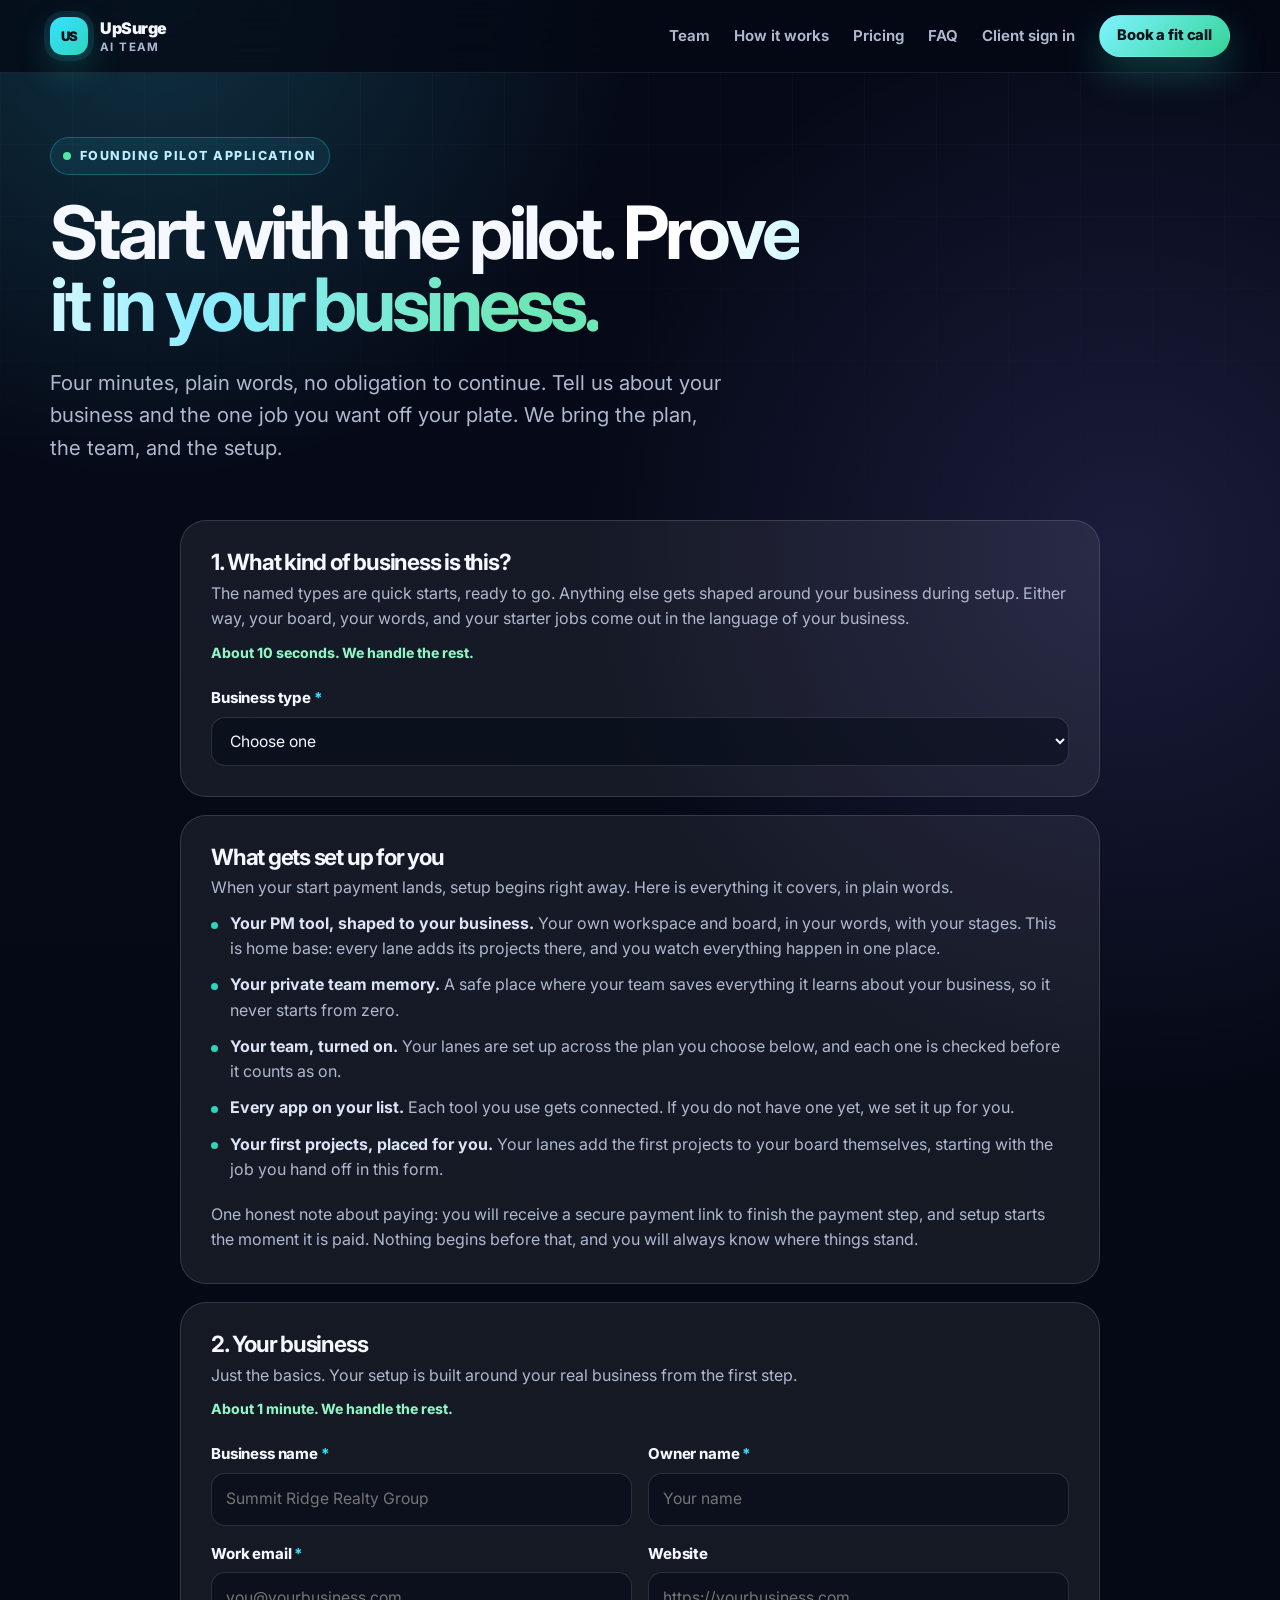
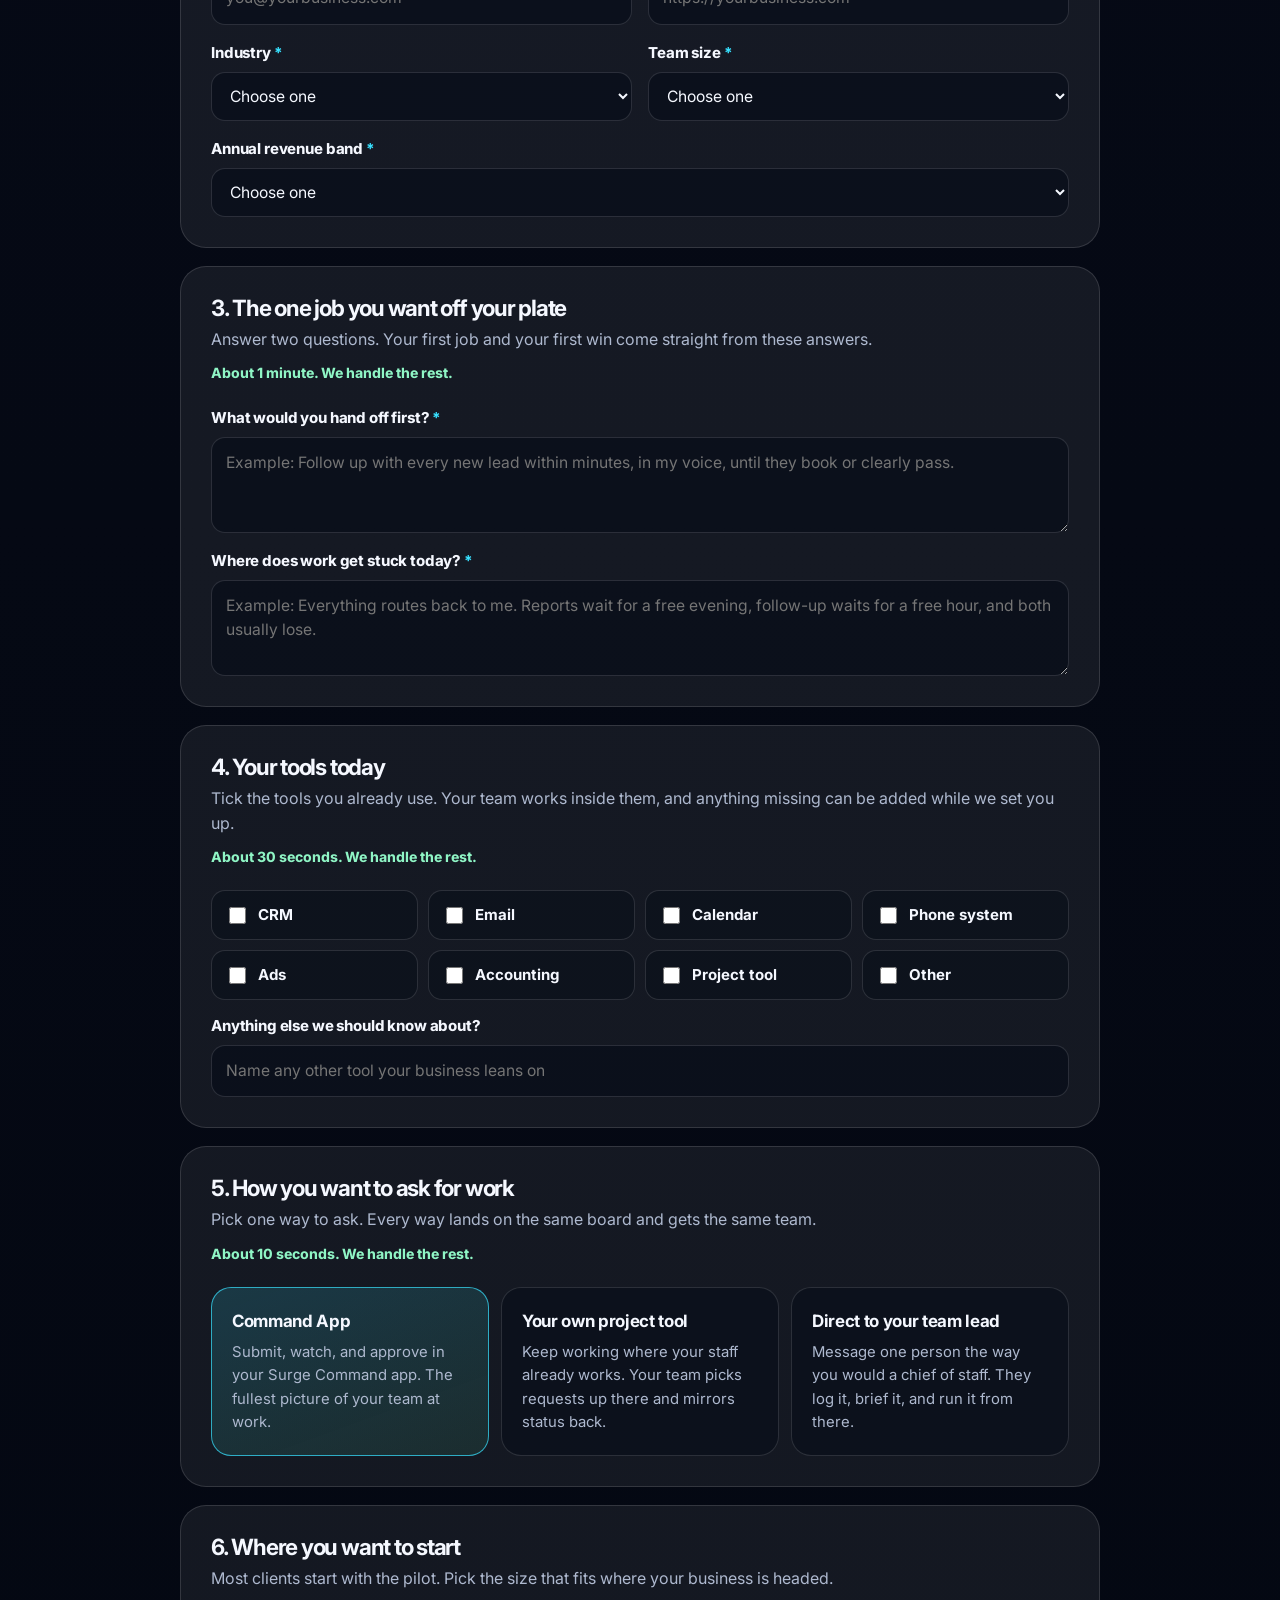
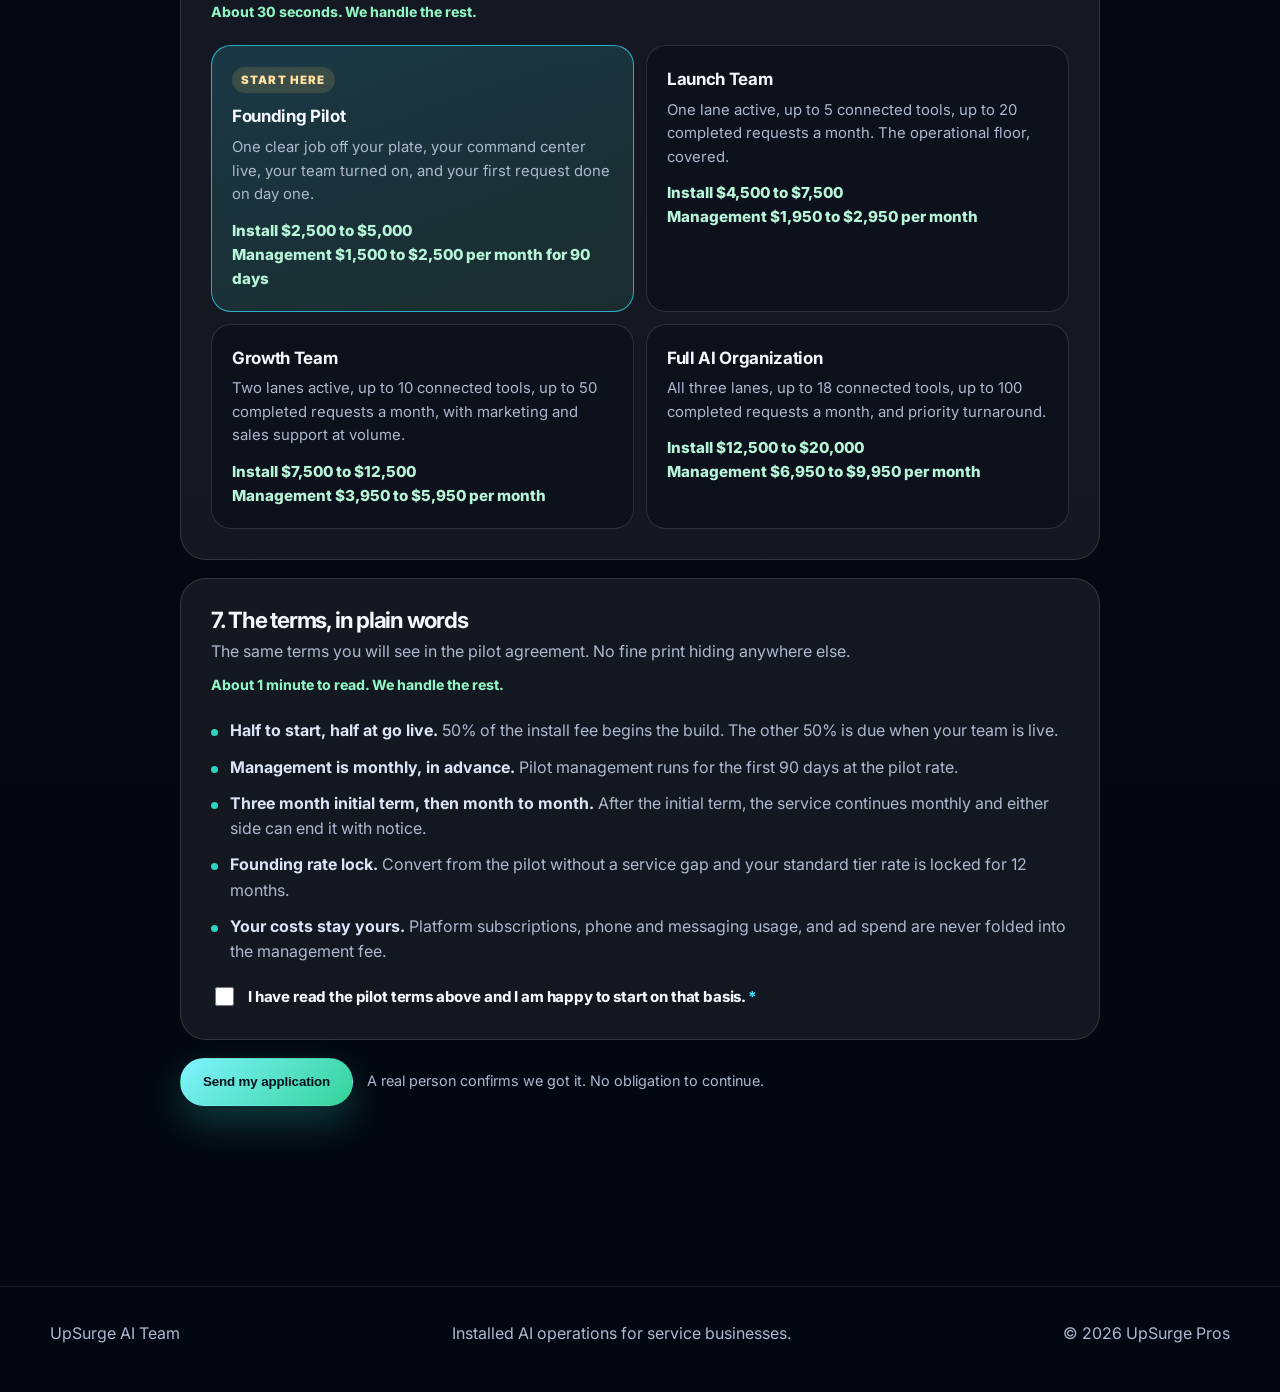
==== commit 92351312: "Journey pages: what gets set up panel, seven step provisioning, home base strip" ====
--- a/site/apply.html
+++ b/site/apply.html
@@ -166,6 +166,19 @@
                 <span class="field-error">Tell us in your own words. Two or three words is plenty, and your whole setup will use them.</span>
               </div>
             </div>
+          </div>
+
+          <div class="form-card">
+            <h3>What gets set up for you</h3>
+            <p class="card-sub">When your start payment lands, setup begins right away. Here is everything it covers, in plain words.</p>
+            <ul class="terms-list">
+              <li><strong>Your PM tool, shaped to your business.</strong> Your own workspace and board, in your words, with your stages. This is home base: every lane adds its projects there, and you watch everything happen in one place.</li>
+              <li><strong>Your private team memory.</strong> A safe place where your team saves everything it learns about your business, so it never starts from zero.</li>
+              <li><strong>Your team, turned on.</strong> Your lanes are set up across the plan you choose below, and each one is checked before it counts as on.</li>
+              <li><strong>Every app on your list.</strong> Each tool you use gets connected. If you do not have one yet, we set it up for you.</li>
+              <li><strong>Your first projects, placed for you.</strong> Your lanes add the first projects to your board themselves, starting with the job you hand off in this form.</li>
+            </ul>
+            <p class="card-sub" style="margin:0">One honest note about paying: you will receive a secure payment link to finish the payment step, and setup starts the moment it is paid. Nothing begins before that, and you will always know where things stand.</p>
           </div>
 
           <div class="form-card">
